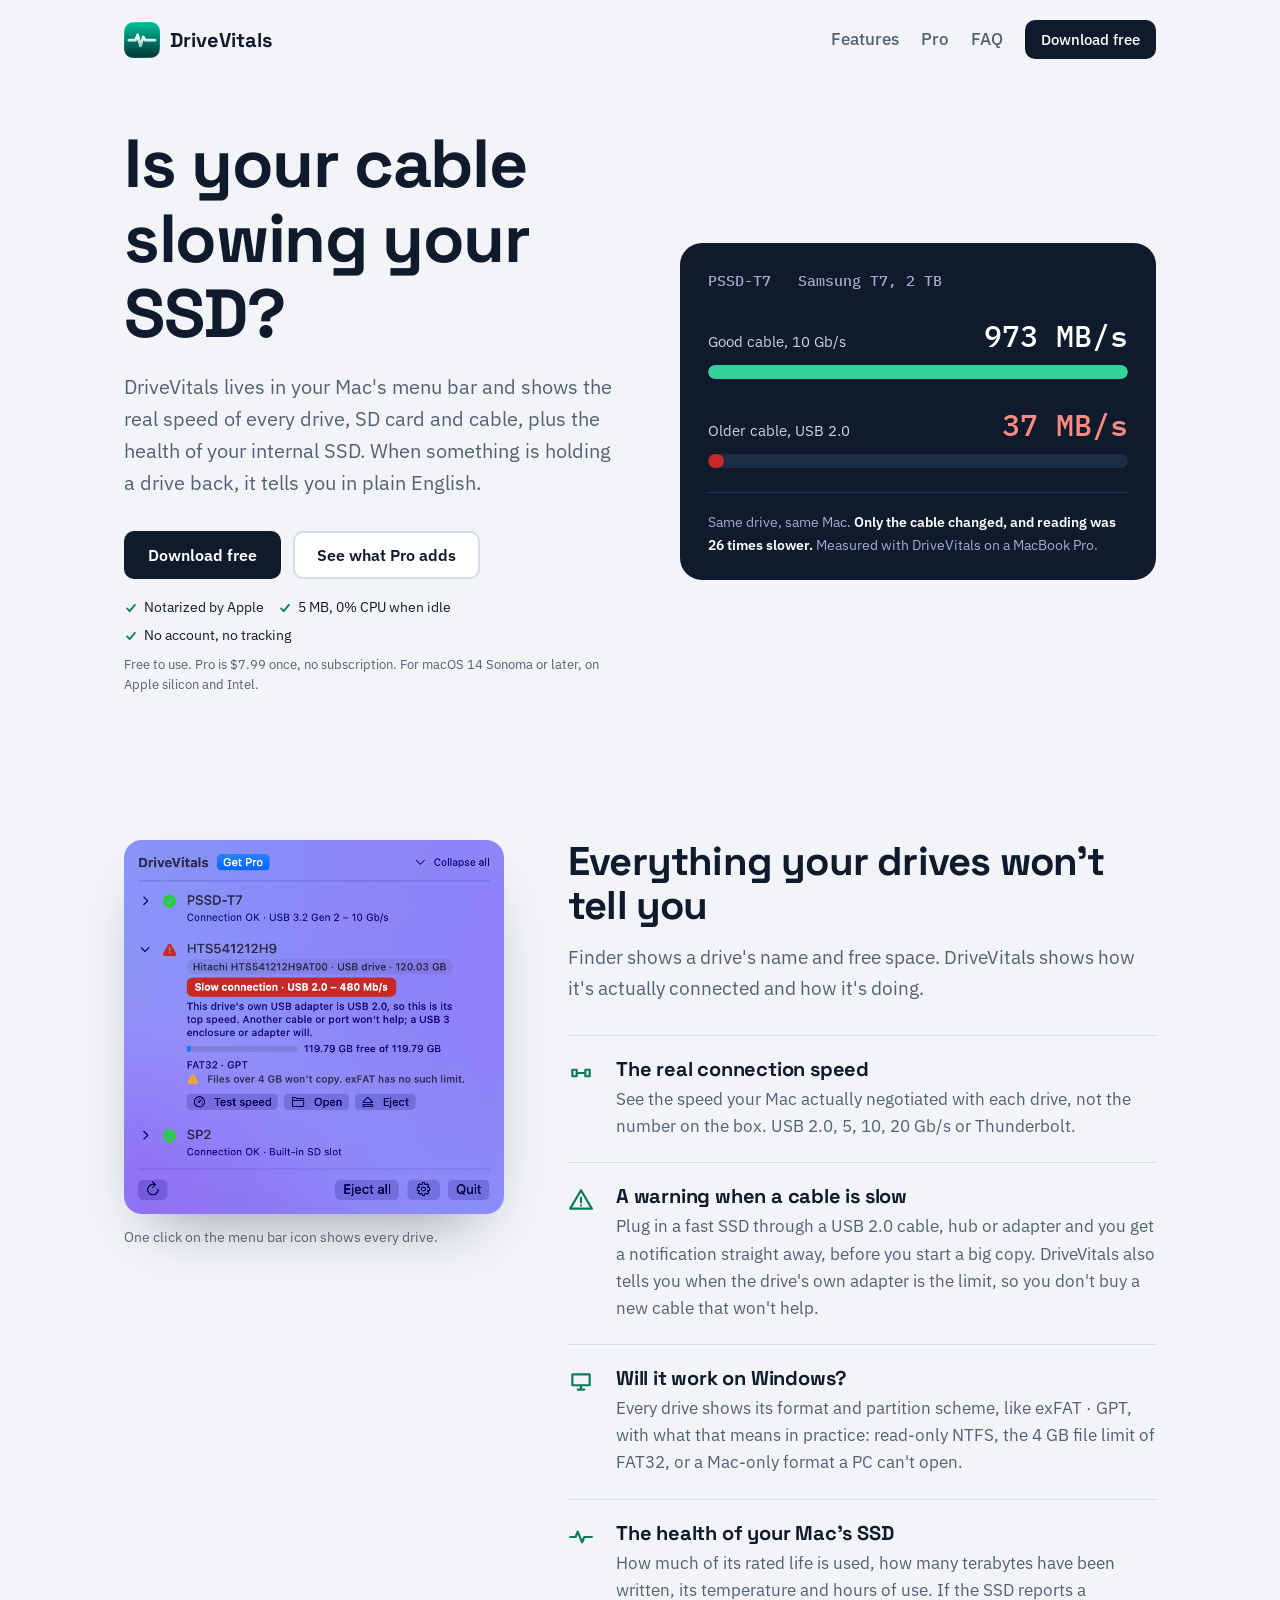
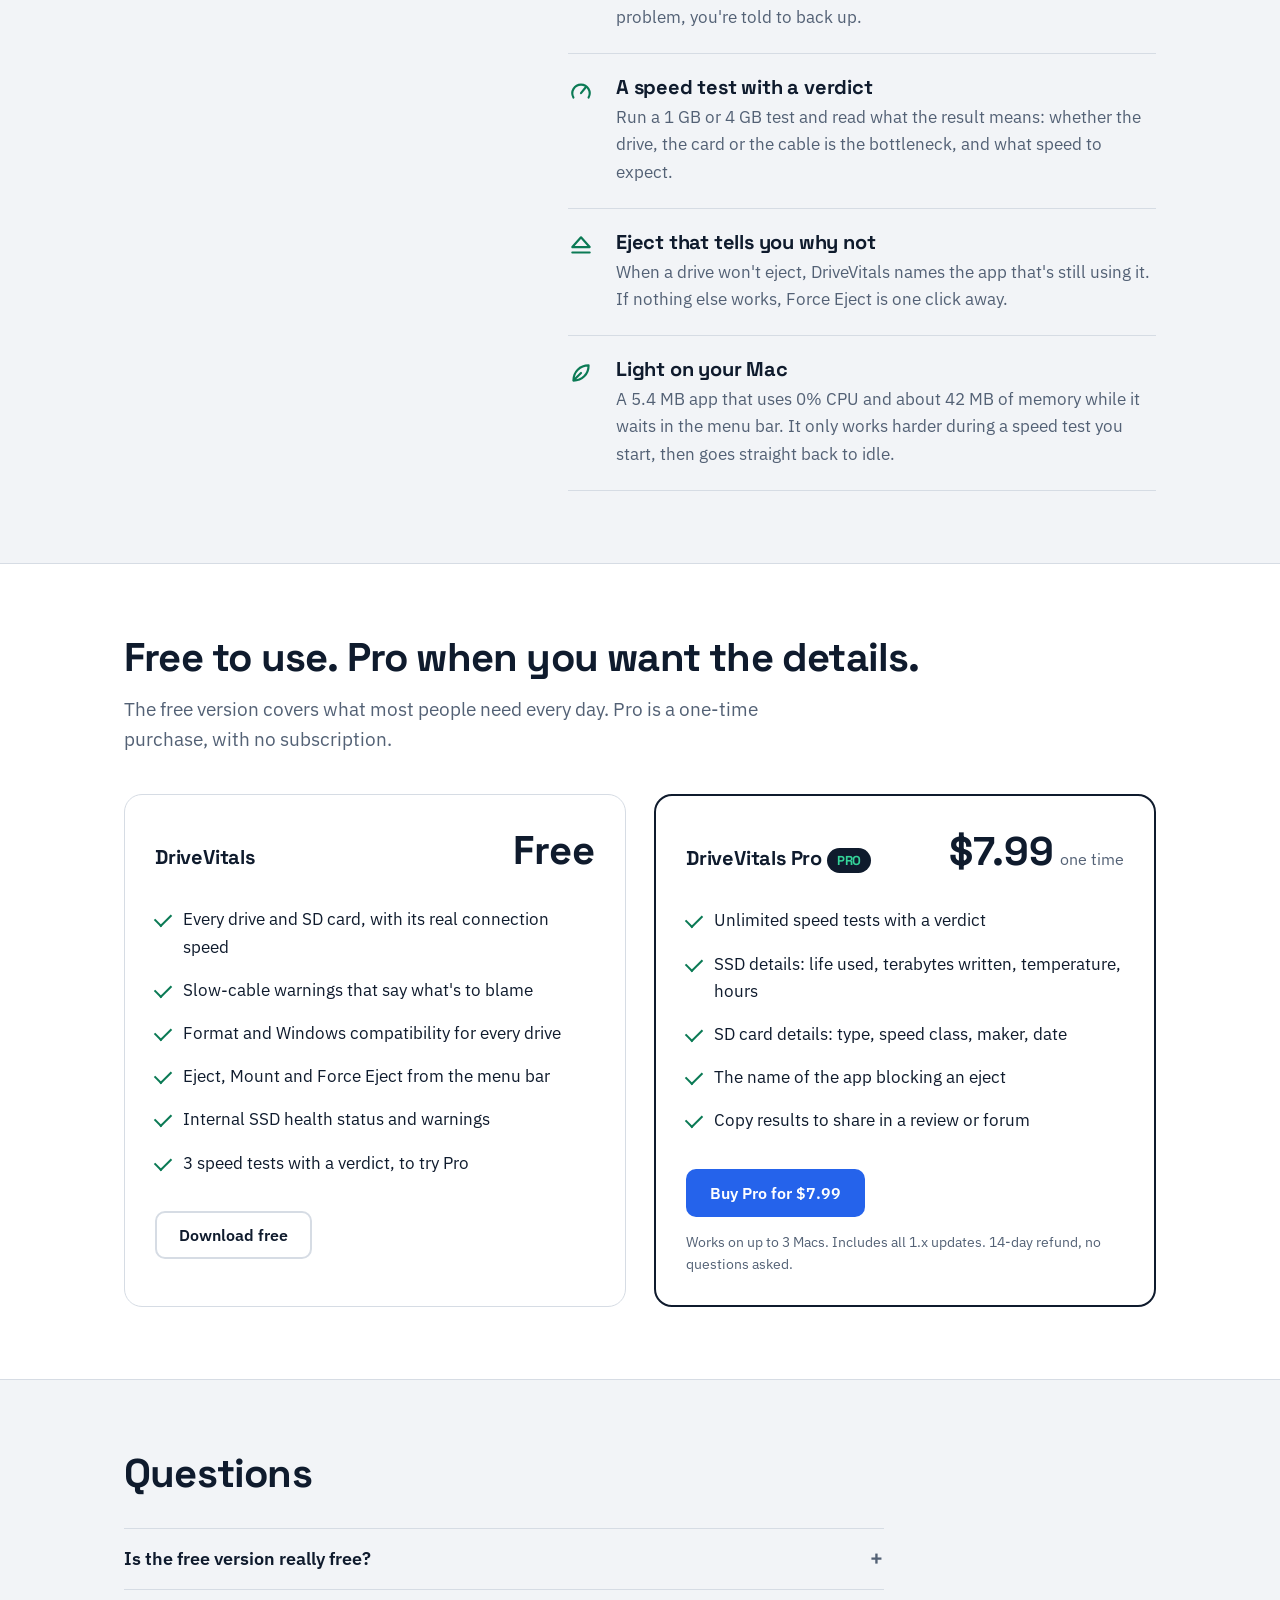
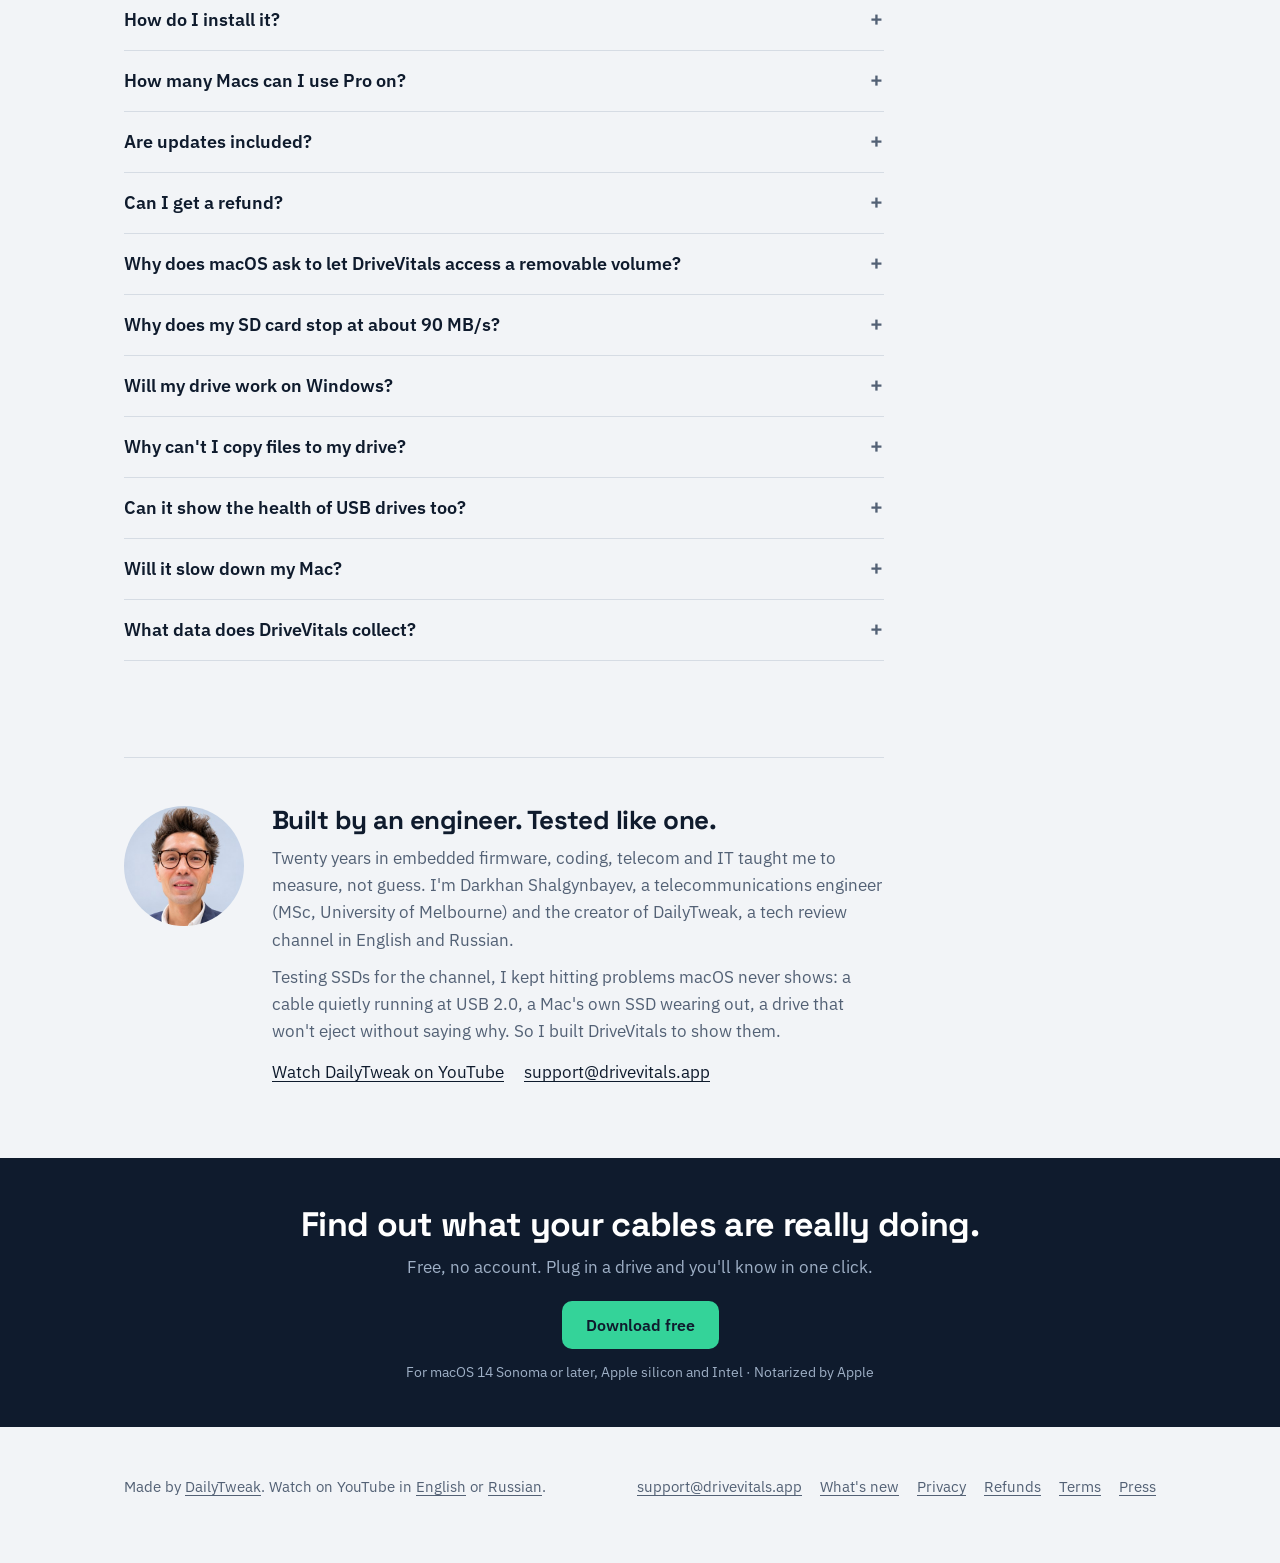
==== index.html @ f0edf729 "Terms page, Intel support, maker section, SEO, 404, press v1.2" ====
<!DOCTYPE html>
<html lang="en">
<head>
<meta charset="utf-8">
<meta name="viewport" content="width=device-width, initial-scale=1">
<title>Is your cable slowing your SSD? DriveVitals for Mac</title>
<link rel="canonical" href="https://drivevitals.app/">
<meta name="description" content="DriveVitals lives in your Mac's menu bar and shows the real speed of every drive, SD card and cable, plus the health of your internal SSD. Free, with an optional one-time Pro upgrade.">
<meta property="og:type" content="website">
<meta property="og:site_name" content="DriveVitals">
<meta property="og:title" content="DriveVitals: is your cable slowing your SSD?">
<meta property="og:description" content="The real speed, format and health of every drive on your Mac, in plain English. Free.">
<meta property="og:image" content="https://drivevitals.app/assets/og-card.png">
<meta property="og:image:width" content="1200">
<meta property="og:image:height" content="630">
<meta property="og:url" content="https://drivevitals.app/">
<meta name="twitter:card" content="summary_large_image">
<link rel="icon" href="assets/favicon.png?v=2">
<link rel="apple-touch-icon" href="assets/apple-touch-icon.png?v=2">
<link rel="preload" href="fonts/space-grotesk-latin-700-normal.woff2" as="font" type="font/woff2" crossorigin>
<link rel="stylesheet" href="style.css">
<script type="application/ld+json">{"@context": "https://schema.org", "@type": "SoftwareApplication", "name": "DriveVitals", "applicationCategory": "UtilitiesApplication", "operatingSystem": "macOS 14 or later", "url": "https://drivevitals.app/", "downloadUrl": "https://github.com/procuthq/drivevitals/releases/latest/download/DriveVitals.dmg", "image": "https://drivevitals.app/assets/icon.png", "description": "Menu bar app that shows the real speed of every drive, SD card and cable, plus the health of your Mac's internal SSD.", "offers": [{"@type": "Offer", "name": "DriveVitals", "price": "0", "priceCurrency": "USD"}, {"@type": "Offer", "name": "DriveVitals Pro", "price": "7.99", "priceCurrency": "USD"}], "publisher": {"@type": "Organization", "name": "DailyTweak", "url": "https://dailytweak.com/"}}</script>
</head>
<body>

<header class="site-header">
  <div class="wrap">
    <a class="brand" href="/"><img src="assets/icon.png" alt="">DriveVitals</a>
    <nav>
      <a href="#features">Features</a>
      <a href="#pricing">Pro</a>
      <a href="#faq">FAQ</a>
      <!-- Goes live after Apple notarization (step 4) -->
      <a class="btn btn-primary btn-small" href="https://github.com/procuthq/drivevitals/releases/latest/download/DriveVitals.dmg" data-goatcounter-click="download-header">Download free</a>
    </nav>
  </div>
</header>

<main>
  <section class="hero">
    <div class="wrap">
      <div>
        <h1>Is your cable slowing your SSD?</h1>
        <p class="lede">DriveVitals lives in your Mac's menu bar and shows the real speed of every drive, SD card and cable, plus the health of your internal SSD. When something is holding a drive back, it tells you in plain English.</p>
        <div class="actions">
          <a class="btn btn-primary" href="https://github.com/procuthq/drivevitals/releases/latest/download/DriveVitals.dmg" data-goatcounter-click="download-hero">Download free</a>
          <a class="btn btn-quiet" href="#pricing">See what Pro adds</a>
        </div>
        <ul class="trust"><li><svg viewBox="0 0 16 16" aria-hidden="true"><path d="M3.5 8.5l3 3 6-7"/></svg>Notarized by Apple</li><li><svg viewBox="0 0 16 16" aria-hidden="true"><path d="M3.5 8.5l3 3 6-7"/></svg>5 MB, 0% CPU when idle</li><li><svg viewBox="0 0 16 16" aria-hidden="true"><path d="M3.5 8.5l3 3 6-7"/></svg>No account, no tracking</li></ul>
        <p class="fine">Free to use. Pro is $7.99 once, no subscription. For macOS 14 Sonoma or later, on Apple silicon and Intel.</p>
      </div>

      <figure class="readout" aria-label="Read speed of the same Samsung T7 SSD on two different cables: 973 MB/s on a 10 Gb/s cable, 37 MB/s on a USB 2.0 cable">
        <div class="readout-drive">PSSD-T7 &nbsp; Samsung T7, 2 TB</div>
        <div class="readout-row">
          <div class="readout-label"><span>Good cable, 10 Gb/s</span><strong>973 MB/s</strong></div>
          <div class="bar"><i style="--w:100%"></i></div>
        </div>
        <div class="readout-row slow">
          <div class="readout-label"><span>Older cable, USB 2.0</span><strong>37 MB/s</strong></div>
          <div class="bar"><i style="--w:3.8%"></i></div>
        </div>
        <figcaption class="readout-note">Same drive, same Mac. <b>Only the cable changed, and reading was 26 times slower.</b> Measured with DriveVitals on a MacBook Pro.</figcaption>
      </figure>
    </div>
  </section>

  <section class="shows" id="features">
    <div class="wrap">
      <figure>
        <div class="shot"><img src="assets/app-popup.png" alt="The DriveVitals window in the Mac menu bar: a Samsung T7 connected at 10 Gb/s, an old Hitachi drive flagged as a slow USB 2.0 connection with the reason and a FAT32 format warning, and an SD card in the built-in slot" width="752" height="740"></div>
        <figcaption class="shot-caption">One click on the menu bar icon shows every drive.</figcaption>
      </figure>
      <div>
        <h2>Everything your drives won't tell you</h2>
        <p class="section-intro">Finder shows a drive's name and free space. DriveVitals shows how it's actually connected and how it's doing.</p>
        <ul class="feature-list">
          <li>
            <svg viewBox="0 0 24 24" fill="none" stroke="currentColor" stroke-width="2" stroke-linecap="round" stroke-linejoin="round" aria-hidden="true"><path d="M4 9h4v6H4zM8 12h8M16 9h4v6h-4z"/></svg>
            <div><h3>The real connection speed</h3><p>See the speed your Mac actually negotiated with each drive, not the number on the box. USB 2.0, 5, 10, 20 Gb/s or Thunderbolt.</p></div>
          </li>
          <li>
            <svg viewBox="0 0 24 24" fill="none" stroke="currentColor" stroke-width="2" stroke-linecap="round" stroke-linejoin="round" aria-hidden="true"><path d="M12 3 2 20h20L12 3zM12 10v4M12 17h.01"/></svg>
            <div><h3>A warning when a cable is slow</h3><p>Plug in a fast SSD through a USB 2.0 cable, hub or adapter and you get a notification straight away, before you start a big copy. DriveVitals also tells you when the drive's own adapter is the limit, so you don't buy a new cable that won't help.</p></div>
          </li>
          <li>
            <svg viewBox="0 0 24 24" fill="none" stroke="currentColor" stroke-width="2" stroke-linecap="round" stroke-linejoin="round" aria-hidden="true"><path d="M4 5h16v10H4zM9 19h6M12 15v4"/></svg>
            <div><h3>Will it work on Windows?</h3><p>Every drive shows its format and partition scheme, like exFAT · GPT, with what that means in practice: read-only NTFS, the 4 GB file limit of FAT32, or a Mac-only format a PC can't open.</p></div>
          </li>
          <li>
            <svg viewBox="0 0 24 24" fill="none" stroke="currentColor" stroke-width="2" stroke-linecap="round" stroke-linejoin="round" aria-hidden="true"><path d="M2 12h5l2-5 4 10 2-5h7"/></svg>
            <div><h3>The health of your Mac's SSD</h3><p>How much of its rated life is used, how many terabytes have been written, its temperature and hours of use. If the SSD reports a problem, you're told to back up.</p></div>
          </li>
          <li>
            <svg viewBox="0 0 24 24" fill="none" stroke="currentColor" stroke-width="2" stroke-linecap="round" stroke-linejoin="round" aria-hidden="true"><path d="M5 18a8 8 0 1 1 14 0M12 14l4-5"/></svg>
            <div><h3>A speed test with a verdict</h3><p>Run a 1 GB or 4 GB test and read what the result means: whether the drive, the card or the cable is the bottleneck, and what speed to expect.</p></div>
          </li>
          <li>
            <svg viewBox="0 0 24 24" fill="none" stroke="currentColor" stroke-width="2" stroke-linecap="round" stroke-linejoin="round" aria-hidden="true"><path d="M12 4 4 13h16L12 4zM4 18h16"/></svg>
            <div><h3>Eject that tells you why not</h3><p>When a drive won't eject, DriveVitals names the app that's still using it. If nothing else works, Force Eject is one click away.</p></div>
          </li>
          <li>
            <svg viewBox="0 0 24 24" fill="none" stroke="currentColor" stroke-width="2" stroke-linecap="round" stroke-linejoin="round" aria-hidden="true"><path d="M5 19c0-8 6-14 14-14 0 8-6 14-14 14zM5 19l7-7"/></svg>
            <div><h3>Light on your Mac</h3><p>A 5.4 MB app that uses 0% CPU and about 42 MB of memory while it waits in the menu bar. It only works harder during a speed test you start, then goes straight back to idle.</p></div>
          </li>
        </ul>
      </div>
    </div>
  </section>

  <!-- Launch video goes here once it's published:
  <section class="video"><div class="wrap">
    <h2>See it in action</h2>
    <iframe ... YouTube embed ...></iframe>
  </div></section> -->

  <section class="pricing" id="pricing">
    <div class="wrap">
      <h2>Free to use. Pro when you want the details.</h2>
      <p class="section-intro">The free version covers what most people need every day. Pro is a one-time purchase, with no subscription.</p>
      <div class="plans">
        <div class="plan">
          <div class="plan-head"><h3>DriveVitals</h3><span class="price">Free</span></div>
          <ul>
            <li>Every drive and SD card, with its real connection speed</li>
            <li>Slow-cable warnings that say what's to blame</li>
            <li>Format and Windows compatibility for every drive</li>
            <li>Eject, Mount and Force Eject from the menu bar</li>
            <li>Internal SSD health status and warnings</li>
            <li>3 speed tests with a verdict, to try Pro</li>
          </ul>
          <a class="btn btn-quiet" href="https://github.com/procuthq/drivevitals/releases/latest/download/DriveVitals.dmg" data-goatcounter-click="download-pricing">Download free</a>
        </div>
        <div class="plan pro">
          <div class="plan-head"><h3>DriveVitals Pro <span class="pro-badge">PRO</span></h3><span class="price">$7.99<small>one time</small></span></div>
          <ul>
            <li>Unlimited speed tests with a verdict</li>
            <li>SSD details: life used, terabytes written, temperature, hours</li>
            <li>SD card details: type, speed class, maker, date</li>
            <li>The name of the app blocking an eject</li>
            <li>Copy results to share in a review or forum</li>
          </ul>
          <a class="btn btn-buy" href="https://buy.polar.sh/polar_cl_IupvjhEKt2PFS5OfXshZ1RlwmByrwGJQgIfYF3t45F7" data-goatcounter-click="buy-pro">Buy Pro for $7.99</a>
          <p class="terms">Works on up to 3 Macs. Includes all 1.x updates. 14-day refund, no questions asked.</p>
        </div>
      </div>
    </div>
  </section>

  <section class="faq" id="faq">
    <div class="wrap">
      <h2>Questions</h2>
      <div class="faq-list">
        <details>
          <summary>Is the free version really free?</summary>
          <p>Yes, with no time limit and no account. You get every drive's connection speed, slow-cable warnings, eject and mount, and internal SSD health warnings for as long as you use it. Three speed tests with a verdict are included so you can try Pro.</p>
        </details>
        <details>
          <summary>How do I install it?</summary>
          <p>Open DriveVitals.dmg, drag DriveVitals into Applications, then open it. Its icon appears in the menu bar at the top of the screen. You can make it start when you log in from Settings.</p>
        </details>
        <details>
          <summary>How many Macs can I use Pro on?</summary>
          <p>Up to 3. Moving to a new Mac? Open Settings, then License, and click Remove license from this Mac before activating it on the new one. You can also manage your Macs from the link in your purchase email.</p>
        </details>
        <details>
          <summary>Are updates included?</summary>
          <p>Yes. DriveVitals checks for updates and installs them for you, and every 1.x update is included with Pro.</p>
        </details>
        <details>
          <summary>Can I get a refund?</summary>
          <p>Yes, within 14 days of buying, for any reason. Email <a href="mailto:support@drivevitals.app">support@drivevitals.app</a> with your order email. <a href="refunds.html">Refund policy</a></p>
        </details>
        <details>
          <summary>Why does macOS ask to let DriveVitals access a removable volume?</summary>
          <p>macOS asks once, the first time DriveVitals writes a test file to a USB drive or SD card. Click Allow and the test continues by itself. Viewing speeds and health doesn't need this permission.</p>
        </details>
        <details>
          <summary>Why does my SD card stop at about 90 MB/s?</summary>
          <p>That's the normal limit of UHS-I cards and most card readers, including the SD slot in many Macs. Cards rated higher usually need the maker's own reader. DriveVitals explains this in the verdict, so you know the card isn't faulty.</p>
        </details>
        <details>
          <summary>Will my drive work on Windows?</summary>
          <p>DriveVitals shows each drive's format under its name. exFAT works on Mac and Windows. FAT32 works almost everywhere but can't hold files over 4 GB. APFS and Mac OS Extended are Mac-only, and Windows can't read them without extra software. To share a drive between a Mac and a PC, use exFAT. Reformatting erases the drive, so copy your files off first.</p>
        </details>
        <details>
          <summary>Why can't I copy files to my drive?</summary>
          <p>It's most likely formatted as NTFS, the Windows format. macOS can read NTFS but can't write to it. DriveVitals marks these drives as read-only. To write to it, reformat it as exFAT (this erases it) or install an NTFS driver. DriveVitals shows How to fix under the warning. <a href="ntfs.html">Both options explained</a></p>
        </details>
        <details>
          <summary>Can it show the health of USB drives too?</summary>
          <p>Not yet. Most USB enclosures don't pass health data through to macOS, so DriveVitals shows health for your Mac's internal SSD and speed for everything else.</p>
        </details>
        <details>
          <summary>Will it slow down my Mac?</summary>
          <p>No. DriveVitals is a 5.4 MB app. Waiting in the menu bar, it uses 0% CPU and about 42 MB of memory, with no measurable energy impact. It only works harder during a speed test you start: a few seconds at under a third of one CPU core, then it goes straight back to idle. Measured on a MacBook Pro with M1 Pro, macOS 15.</p>
        </details>
        <details>
          <summary>What data does DriveVitals collect?</summary>
          <p>None. Speed tests and drive details never leave your Mac. The app only goes online to check for updates and, if you buy Pro, to verify your license. <a href="privacy.html">Privacy policy</a></p>
        </details>
      </div>
    </div>
  </section>

  <section class="maker" id="maker">
    <div class="wrap">
      <div class="maker-card">
        <img src="assets/darkhan.jpg" alt="Darkhan, the maker of DriveVitals" width="120" height="120">
        <div>
          <h2>Built by an engineer. Tested like one.</h2>
          <p>Twenty years in embedded firmware, coding, telecom and IT taught me to measure, not guess. I'm Darkhan Shalgynbayev, a telecommunications engineer (MSc, University of Melbourne) and the creator of DailyTweak, a tech review channel in English and Russian.</p>
          <p>Testing SSDs for the channel, I kept hitting problems macOS never shows: a cable quietly running at USB 2.0, a Mac's own SSD wearing out, a drive that won't eject without saying why. So I built DriveVitals to show them.</p>
          <p class="links"><a href="https://www.youtube.com/@DailyTweak">Watch DailyTweak on YouTube</a><a href="mailto:support@drivevitals.app">support@drivevitals.app</a></p>
        </div>
      </div>
    </div>
  </section>

  <section class="closing">
    <div class="wrap">
      <h2>Find out what your cables are really doing.</h2>
      <p>Free, no account. Plug in a drive and you'll know in one click.</p>
      <div class="actions">
        <a class="btn btn-light" href="https://github.com/procuthq/drivevitals/releases/latest/download/DriveVitals.dmg" data-goatcounter-click="download-closing">Download free</a>
      </div>
      <p class="fine">For macOS 14 Sonoma or later, Apple silicon and Intel · Notarized by Apple</p>
    </div>
  </section>
</main>

<footer class="site-footer">
  <div class="wrap">
    <p>Made by <a href="https://dailytweak.com">DailyTweak</a>. Watch on YouTube in <a href="https://www.youtube.com/@DailyTweak">English</a> or <a href="https://www.youtube.com/@DailyTweakRus">Russian</a>.</p>
    <nav>
      <a href="mailto:support@drivevitals.app">support@drivevitals.app</a>
      <a href="changelog.html">What's new</a>
      <a href="privacy.html">Privacy</a>
      <a href="refunds.html">Refunds</a>
      <a href="terms.html">Terms</a>
      <a href="press.html">Press</a>
    </nav>
  </div>
</footer>

<!-- Privacy-friendly visit counts: no cookies, no personal data -->
<script data-goatcounter="https://drivevitals.goatcounter.com/count" async src="//gc.zgo.at/count.js"></script>
</body>
</html>
---- style.css ----
/* Fonts are hosted on this site (no Google requests): Space Grotesk + IBM Plex, SIL Open Font License */
@font-face { font-family: "Space Grotesk"; src: url(fonts/space-grotesk-latin-500-normal.woff2) format("woff2"); font-weight: 500; font-style: normal; font-display: swap; unicode-range: U+0000-00FF, U+0131, U+0152-0153, U+02BB-02BC, U+02C6, U+02DA, U+02DC, U+0304, U+0308, U+0329, U+2000-206F, U+20AC, U+2122, U+2191, U+2193, U+2212, U+2215, U+FEFF, U+FFFD; }
@font-face { font-family: "Space Grotesk"; src: url(fonts/space-grotesk-latin-700-normal.woff2) format("woff2"); font-weight: 700; font-style: normal; font-display: swap; unicode-range: U+0000-00FF, U+0131, U+0152-0153, U+02BB-02BC, U+02C6, U+02DA, U+02DC, U+0304, U+0308, U+0329, U+2000-206F, U+20AC, U+2122, U+2191, U+2193, U+2212, U+2215, U+FEFF, U+FFFD; }
@font-face { font-family: "IBM Plex Sans"; src: url(fonts/ibm-plex-sans-latin-400-normal.woff2) format("woff2"); font-weight: 400; font-style: normal; font-display: swap; unicode-range: U+0000-00FF, U+0131, U+0152-0153, U+02BB-02BC, U+02C6, U+02DA, U+02DC, U+0304, U+0308, U+0329, U+2000-206F, U+20AC, U+2122, U+2191, U+2193, U+2212, U+2215, U+FEFF, U+FFFD; }
@font-face { font-family: "IBM Plex Sans"; src: url(fonts/ibm-plex-sans-cyrillic-400-normal.woff2) format("woff2"); font-weight: 400; font-style: normal; font-display: swap; unicode-range: U+0301, U+0400-045F, U+0490-0491, U+04B0-04B1, U+2116; }
@font-face { font-family: "IBM Plex Sans"; src: url(fonts/ibm-plex-sans-latin-500-normal.woff2) format("woff2"); font-weight: 500; font-style: normal; font-display: swap; unicode-range: U+0000-00FF, U+0131, U+0152-0153, U+02BB-02BC, U+02C6, U+02DA, U+02DC, U+0304, U+0308, U+0329, U+2000-206F, U+20AC, U+2122, U+2191, U+2193, U+2212, U+2215, U+FEFF, U+FFFD; }
@font-face { font-family: "IBM Plex Sans"; src: url(fonts/ibm-plex-sans-cyrillic-500-normal.woff2) format("woff2"); font-weight: 500; font-style: normal; font-display: swap; unicode-range: U+0301, U+0400-045F, U+0490-0491, U+04B0-04B1, U+2116; }
@font-face { font-family: "IBM Plex Sans"; src: url(fonts/ibm-plex-sans-latin-600-normal.woff2) format("woff2"); font-weight: 600; font-style: normal; font-display: swap; unicode-range: U+0000-00FF, U+0131, U+0152-0153, U+02BB-02BC, U+02C6, U+02DA, U+02DC, U+0304, U+0308, U+0329, U+2000-206F, U+20AC, U+2122, U+2191, U+2193, U+2212, U+2215, U+FEFF, U+FFFD; }
@font-face { font-family: "IBM Plex Sans"; src: url(fonts/ibm-plex-sans-cyrillic-600-normal.woff2) format("woff2"); font-weight: 600; font-style: normal; font-display: swap; unicode-range: U+0301, U+0400-045F, U+0490-0491, U+04B0-04B1, U+2116; }
@font-face { font-family: "IBM Plex Mono"; src: url(fonts/ibm-plex-mono-latin-500-normal.woff2) format("woff2"); font-weight: 500; font-style: normal; font-display: swap; unicode-range: U+0000-00FF, U+0131, U+0152-0153, U+02BB-02BC, U+02C6, U+02DA, U+02DC, U+0304, U+0308, U+0329, U+2000-206F, U+20AC, U+2122, U+2191, U+2193, U+2212, U+2215, U+FEFF, U+FFFD; }
@font-face { font-family: "IBM Plex Mono"; src: url(fonts/ibm-plex-mono-cyrillic-500-normal.woff2) format("woff2"); font-weight: 500; font-style: normal; font-display: swap; unicode-range: U+0301, U+0400-045F, U+0490-0491, U+04B0-04B1, U+2116; }

/* DriveVitals site — brand: navy ink, pulse green, deep red for "slow". Fonts = DailyTweak brand. */
:root {
  --paper: #F2F4F7;
  --surface: #FFFFFF;
  --ink: #0F1B2D;
  --muted: #536175;
  --line: #D6DCE4;
  --navy: #0F1B2D;
  --navy-2: #1E3A5F;
  --pulse: #34D399;        /* only on navy */
  --pulse-ink: #0B7A55;    /* green text on light backgrounds */
  --slow: #C62828;
  --blue: #2563EB;
  --display: "Space Grotesk", system-ui, sans-serif;
  --body: "IBM Plex Sans", system-ui, sans-serif;
  --mono: "IBM Plex Mono", ui-monospace, monospace;
  --wrap: 1080px;
}

* { box-sizing: border-box; }
html { scroll-behavior: smooth; }
body {
  margin: 0;
  background: var(--paper);
  color: var(--ink);
  font: 400 17px/1.6 var(--body);
  -webkit-font-smoothing: antialiased;
}
img { max-width: 100%; height: auto; display: block; }
a { color: var(--ink); text-underline-offset: 3px; }
a:hover { color: var(--blue); }
:focus-visible { outline: 3px solid var(--blue); outline-offset: 3px; border-radius: 4px; }

.wrap { max-width: var(--wrap); margin: 0 auto; padding: 0 24px; }

h1, h2, h3 { font-family: var(--display); font-weight: 700; line-height: 1.1; margin: 0; letter-spacing: -0.02em; }
h1 { font-size: clamp(40px, 6vw, 68px); }
h2 { font-size: clamp(28px, 3.6vw, 40px); }
h3 { font-size: 20px; letter-spacing: -0.01em; }
p { margin: 0; }
figure { margin: 0; }

/* Header */
.site-header { padding: 20px 0; }
.site-header .wrap { display: flex; align-items: center; gap: 24px; }
.brand { display: flex; align-items: center; gap: 10px; text-decoration: none; font: 700 20px var(--display); }
.brand img { width: 36px; height: 36px; }
.site-header nav { margin-left: auto; display: flex; gap: 22px; align-items: center; }
.site-header nav a { text-decoration: none; color: var(--muted); font-weight: 500; }
.site-header nav a:hover { color: var(--ink); }
.site-header nav a.btn-primary, .site-header nav a.btn-primary:hover { color: #fff; }

/* Buttons */
.btn {
  display: inline-flex; align-items: center; justify-content: center; gap: 8px;
  padding: 12px 22px; border-radius: 10px;
  font: 600 16px var(--body); text-decoration: none; border: 2px solid transparent;
}
.btn-primary { background: var(--navy); color: #fff; }
.btn-primary:hover { background: var(--navy-2); color: #fff; }
.btn-buy { background: var(--blue); color: #fff; }
.btn-buy:hover { background: #1D4ED8; color: #fff; }
.btn-quiet { border-color: var(--line); color: var(--ink); background: var(--surface); }
.btn-small { padding: 8px 14px; font-size: 15px; }

/* Hero */
.hero { padding: 48px 0 72px; }
.hero .wrap { display: grid; grid-template-columns: 1.05fr 1fr; gap: 56px; align-items: center; }
.hero .lede { font-size: 20px; color: var(--muted); margin-top: 20px; max-width: 30em; }
.hero .actions { display: flex; gap: 12px; margin-top: 32px; flex-wrap: wrap; }
.hero .fine { margin-top: 14px; font-size: 14px; color: var(--muted); }

/* The readout: the one memorable element */
.readout {
  background: var(--navy); color: #E7EDF5; border-radius: 22px; padding: 28px 28px 24px;
}
.readout-drive { font: 500 15px var(--mono); color: #9FB0C6; }
.readout-row { margin-top: 26px; }
.readout-label { display: flex; justify-content: space-between; align-items: baseline; gap: 12px; }
.readout-label span { font-size: 15px; color: #C9D4E2; }
.readout-label strong { font: 500 30px var(--mono); color: #fff; white-space: nowrap; }
.readout-row.slow .readout-label strong { color: #FF8A80; }
.bar { height: 14px; background: #1B2C44; border-radius: 7px; margin-top: 10px; overflow: hidden; }
.bar i { display: block; height: 100%; border-radius: 7px; background: var(--pulse); width: var(--w); }
.readout-row.slow .bar i { background: var(--slow); }
.readout-note { margin-top: 24px; padding-top: 18px; border-top: 1px solid #22344F; font-size: 14px; color: #9FB0C6; }
.readout-note b { color: #fff; font-weight: 600; }

@media (prefers-reduced-motion: no-preference) {
  .bar i { animation: fill 1.6s cubic-bezier(.2,.7,.2,1) both .3s; }
  .readout-row.slow .bar i { animation-duration: 3.2s; animation-timing-function: linear; }
}
@keyframes fill { from { width: 0; } to { width: var(--w); } }

/* Sections */
section { padding: 72px 0; }
.section-intro { max-width: 34em; color: var(--muted); font-size: 19px; margin-top: 14px; }

/* What it shows */
.shows .wrap { display: grid; grid-template-columns: 380px 1fr; gap: 64px; align-items: start; }
.shot { border-radius: 18px; overflow: hidden; box-shadow: 0 30px 60px -30px rgba(15,27,45,.45); }
.shot-caption { font-size: 14px; color: var(--muted); margin-top: 12px; }
.feature-list { list-style: none; margin: 32px 0 0; padding: 0; }
.feature-list li { padding: 22px 0; border-top: 1px solid var(--line); display: grid; grid-template-columns: 34px 1fr; gap: 14px; }
.feature-list li:last-child { border-bottom: 1px solid var(--line); }
.feature-list svg { width: 26px; height: 26px; color: var(--pulse-ink); margin-top: 2px; }
.feature-list p { color: var(--muted); margin-top: 6px; }

/* Pricing */
.pricing { background: var(--surface); border-top: 1px solid var(--line); border-bottom: 1px solid var(--line); }
.plans { display: grid; grid-template-columns: 1fr 1fr; gap: 28px; margin-top: 40px; }
.plan { border: 1px solid var(--line); border-radius: 18px; padding: 30px; }
.plan.pro { border: 2px solid var(--navy); }
.plan-head { display: flex; align-items: baseline; justify-content: space-between; gap: 12px; }
.price { font: 700 40px var(--display); }
.price small { font: 400 16px var(--body); color: var(--muted); margin-left: 6px; }
.plan ul { list-style: none; margin: 22px 0 26px; padding: 0; }
.plan li { padding: 8px 0 8px 28px; position: relative; }
.plan li::before {
  content: ""; position: absolute; left: 0; top: 15px; width: 14px; height: 8px;
  border-left: 2.5px solid var(--pulse-ink); border-bottom: 2.5px solid var(--pulse-ink); transform: rotate(-45deg);
}
.plan .terms { font-size: 14px; color: var(--muted); margin-top: 14px; }
.pro-badge {
  display: inline-flex; align-items: center; gap: 5px; background: var(--navy); color: var(--pulse);
  font: 700 13px var(--display); padding: 4px 10px; border-radius: 999px;
}

/* FAQ */
.faq-list { margin-top: 32px; max-width: 760px; }
.faq-list details { border-top: 1px solid var(--line); padding: 18px 0; }
.faq-list details:last-child { border-bottom: 1px solid var(--line); }
.faq-list summary { cursor: pointer; font: 600 18px var(--body); list-style: none; display: flex; justify-content: space-between; gap: 16px; }
.faq-list summary::-webkit-details-marker { display: none; }
.faq-list summary::after { content: "+"; font: 400 24px/1 var(--display); color: var(--muted); }
.faq-list details[open] summary::after { content: "–"; }
.faq-list details p { color: var(--muted); margin-top: 12px; max-width: 42em; }

/* Maker */
.maker { padding: 24px 0 72px; }
.maker-card { display: grid; grid-template-columns: 120px 1fr; gap: 28px; align-items: start; max-width: 760px;
  border-top: 1px solid var(--line); padding-top: 48px; }
.maker-card img { width: 120px; height: 120px; border-radius: 50%; }
.maker-card h2 { font-size: 26px; }
.maker-card p { color: var(--muted); margin-top: 10px; max-width: 40em; }
.maker-card .links { margin-top: 14px; display: flex; flex-wrap: wrap; gap: 8px 20px; }
@media (max-width: 600px) { .maker-card { grid-template-columns: 1fr; } }

/* Footer */
.site-footer { padding: 48px 0 64px; color: var(--muted); font-size: 15px; }
.site-footer .wrap { display: flex; flex-wrap: wrap; gap: 24px 48px; justify-content: space-between; }
.site-footer nav { display: flex; flex-wrap: wrap; gap: 18px; }
.site-footer a { color: var(--muted); }

/* Simple text pages */
.page { padding: 40px 0 80px; }
.page .wrap { max-width: 760px; }
.page h1 { font-size: clamp(34px, 5vw, 52px); }
.page h2 { font-size: 24px; margin-top: 40px; }
.page p, .page li { color: #2E3B4E; margin-top: 14px; }
.page .meta { color: var(--muted); margin-top: 12px; }
.steps { padding-left: 1.3em; }
.steps li { padding-left: 6px; margin-top: 18px; }
kbd { font: 500 14px var(--mono); background: var(--surface); border: 1px solid var(--line); border-radius: 6px; padding: 1px 7px; }

@media (max-width: 860px) {
  .hero .wrap, .shows .wrap, .plans { grid-template-columns: 1fr; }
  .hero .wrap { gap: 40px; }
  .shows .wrap { gap: 40px; }
  .shot { max-width: 380px; }
  .site-header nav a:not(.btn) { display: none; }
  .readout { padding: 22px 20px; }
  .readout-label strong { font-size: 26px; }
}

/* Trust chips under the hero download button */
.trust { list-style: none; padding: 0; margin: 18px 0 0; display: flex; flex-wrap: wrap; gap: 8px 18px; font-size: 14px; color: var(--ink); }
.trust li { display: inline-flex; align-items: center; gap: 6px; }
.trust svg { width: 14px; height: 14px; fill: none; stroke: var(--pulse-ink); stroke-width: 2; stroke-linecap: round; stroke-linejoin: round; flex: none; }
.trust + .fine { margin-top: 8px; font-size: 13px; color: var(--muted); }

/* Screenshot stays in view while the feature list scrolls (desktop only) */
@media (min-width: 861px) { .shows figure { position: sticky; top: 24px; } }

/* Trust chips: keep each chip on one line */
.trust { gap: 6px 14px; font-size: 13.5px; }
.trust li { white-space: nowrap; }

/* Closing band: the last call to download */
.closing { background: var(--navy); color: #E7EDF5; text-align: center; padding: 48px 0 44px; }
.closing h2 { color: #fff; max-width: 22em; margin: 0 auto; text-wrap: balance; font-size: clamp(26px, 3vw, 34px); }
.closing p { color: #9FB0C6; margin-top: 10px; font-size: 17px; }
.closing .actions { margin-top: 20px; display: flex; justify-content: center; }
.closing .fine { font-size: 14px; margin-top: 12px; }
.btn-light { background: var(--pulse); color: var(--navy); }
.btn-light:hover { background: #6EE7B7; color: var(--navy); }
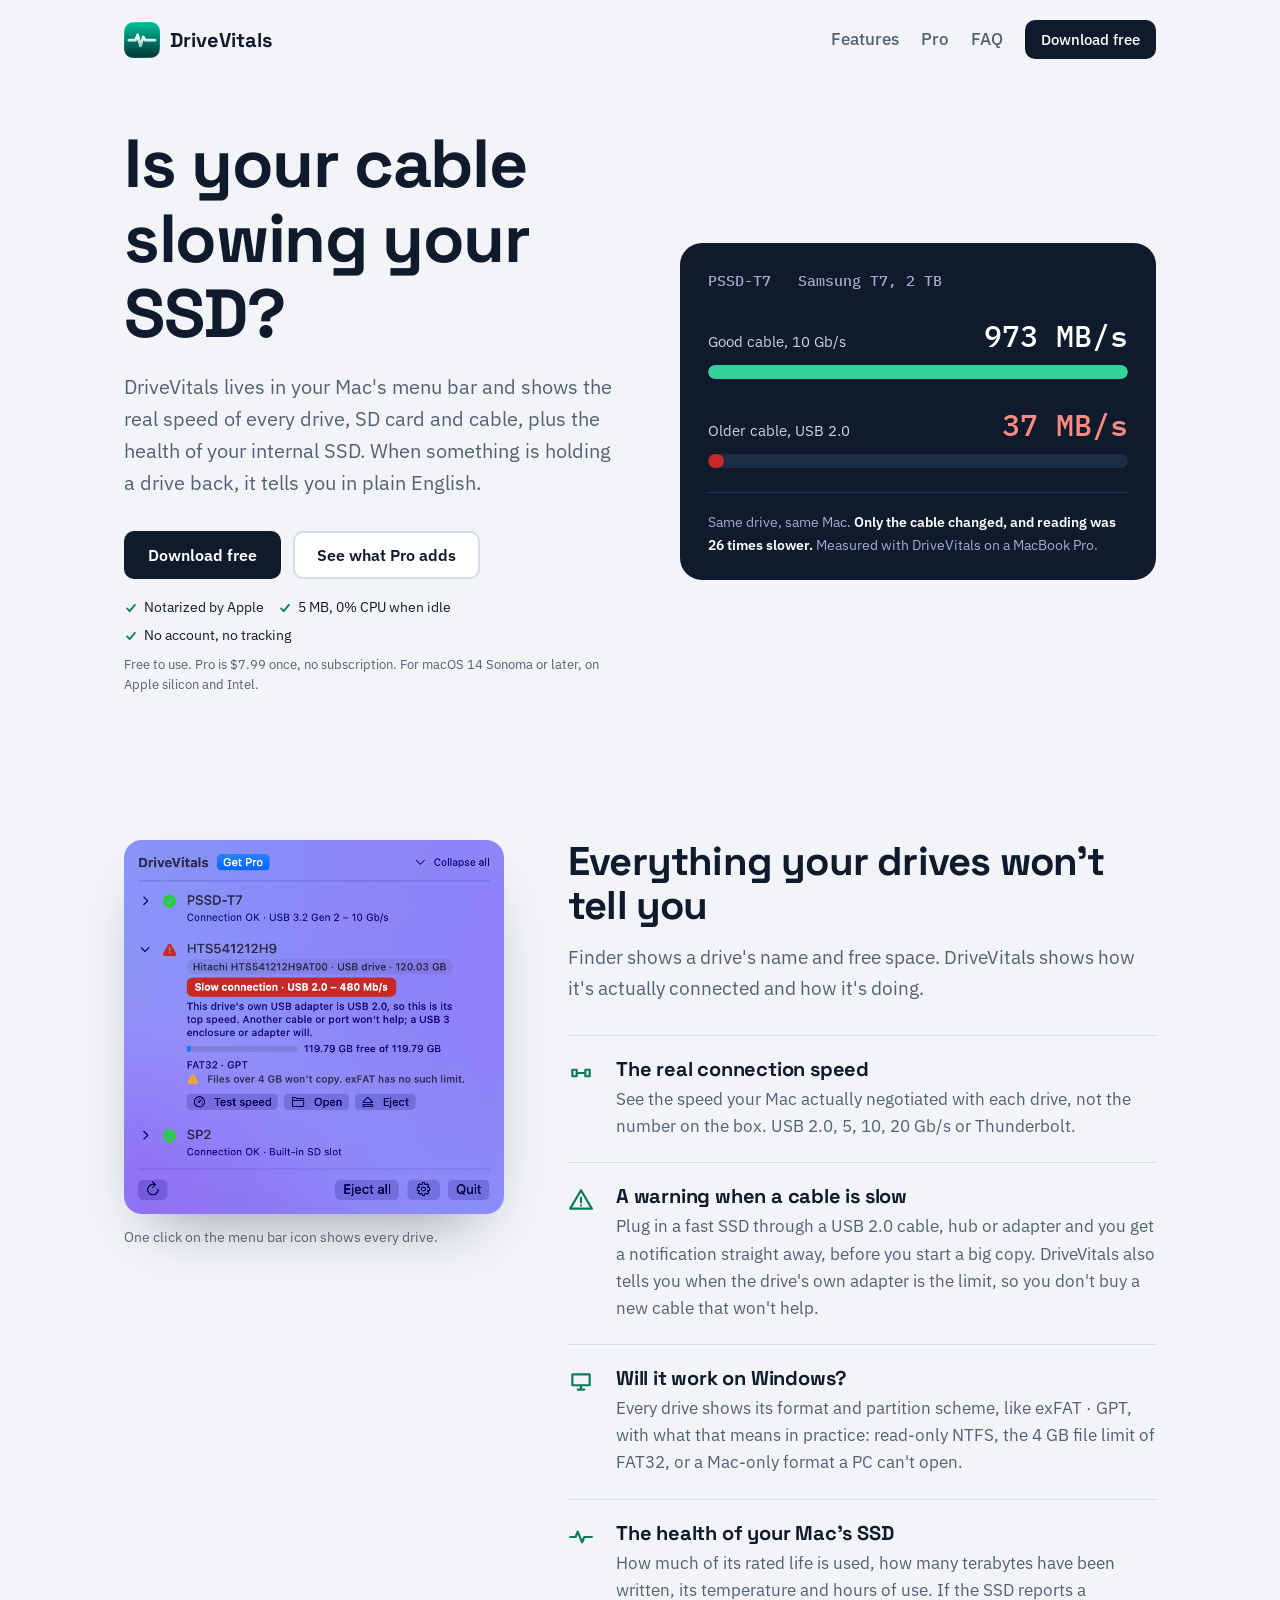
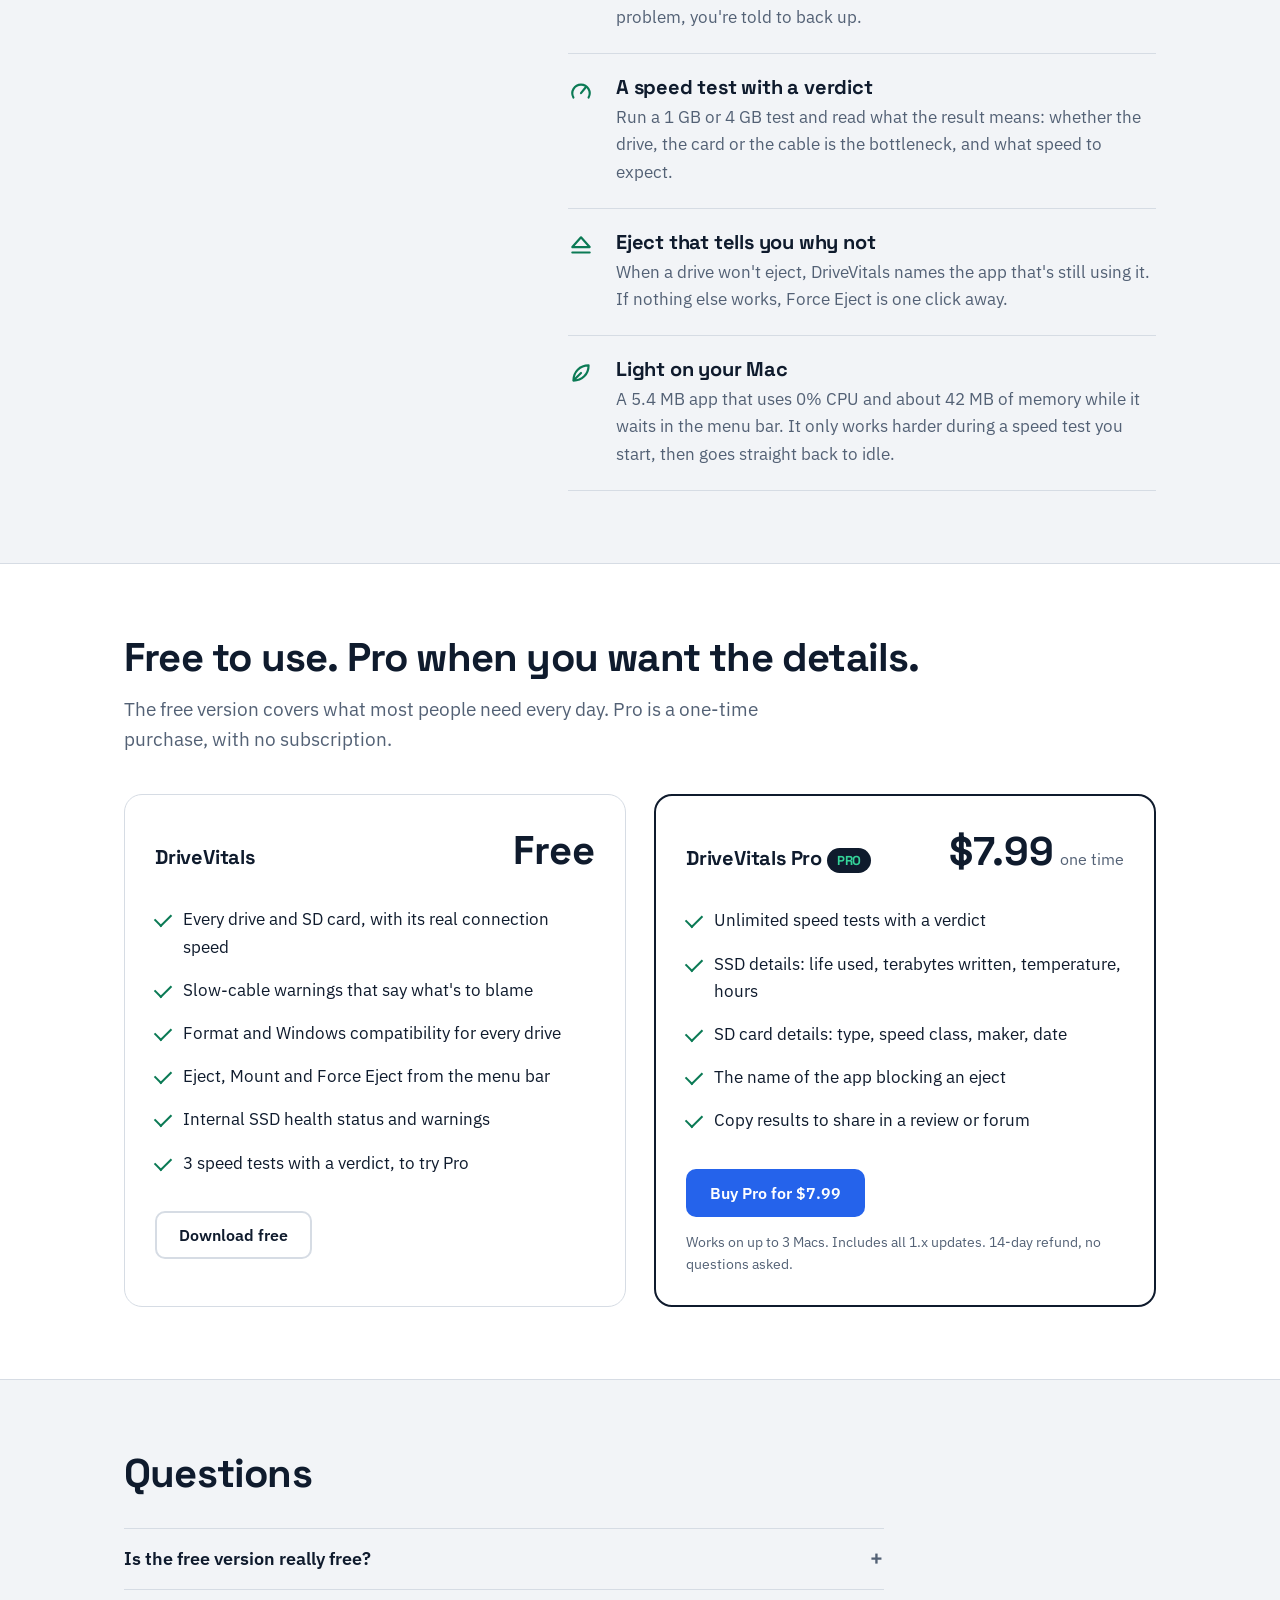
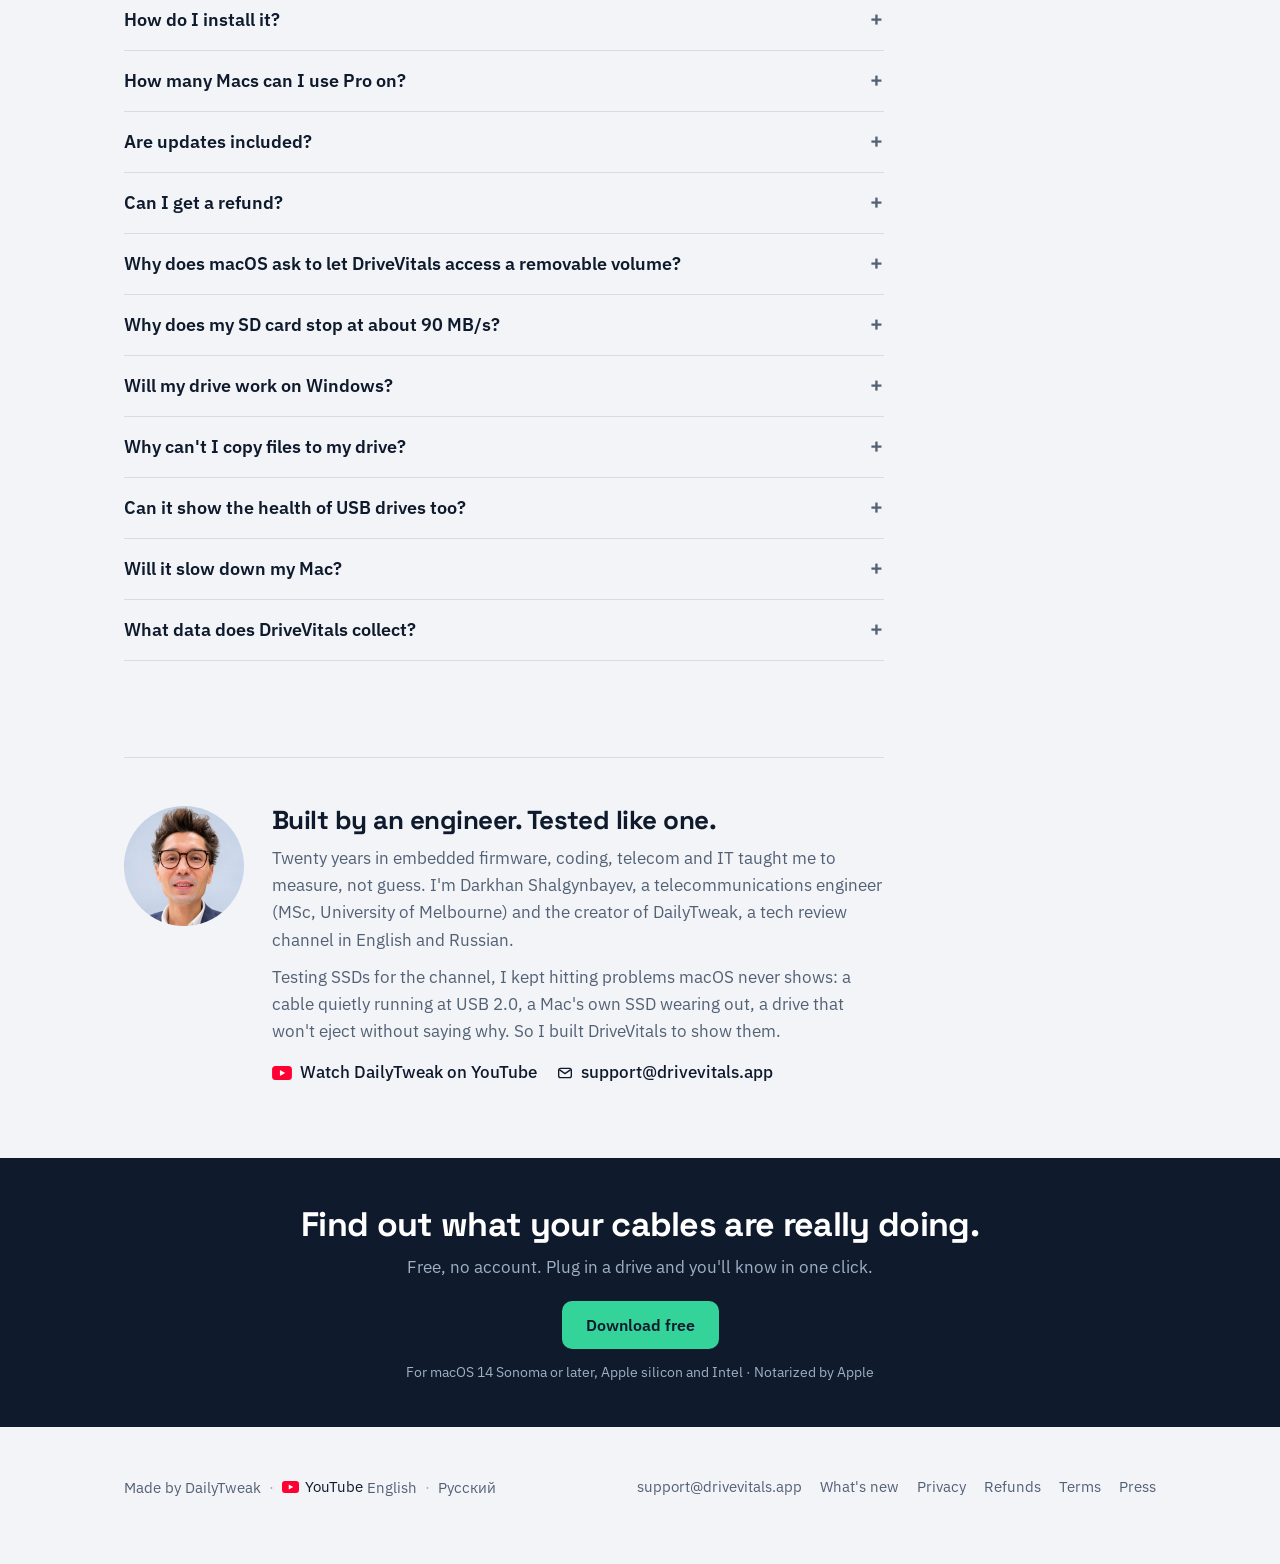
==== commit a0cf457e: "Maker and footer links with icons, no underlines, matching the DailyTweak hub" ====
--- a/index.html
+++ b/index.html
@@ -18,7 +18,7 @@
 <link rel="icon" href="assets/favicon.png?v=2">
 <link rel="apple-touch-icon" href="assets/apple-touch-icon.png?v=2">
 <link rel="preload" href="fonts/space-grotesk-latin-700-normal.woff2" as="font" type="font/woff2" crossorigin>
-<link rel="stylesheet" href="style.css">
+<link rel="stylesheet" href="style.css?v=6">
 <script type="application/ld+json">{"@context": "https://schema.org", "@type": "SoftwareApplication", "name": "DriveVitals", "applicationCategory": "UtilitiesApplication", "operatingSystem": "macOS 14 or later", "url": "https://drivevitals.app/", "downloadUrl": "https://github.com/procuthq/drivevitals/releases/latest/download/DriveVitals.dmg", "image": "https://drivevitals.app/assets/icon.png", "description": "Menu bar app that shows the real speed of every drive, SD card and cable, plus the health of your Mac's internal SSD.", "offers": [{"@type": "Offer", "name": "DriveVitals", "price": "0", "priceCurrency": "USD"}, {"@type": "Offer", "name": "DriveVitals Pro", "price": "7.99", "priceCurrency": "USD"}], "publisher": {"@type": "Organization", "name": "DailyTweak", "url": "https://dailytweak.com/"}}</script>
 </head>
 <body>
@@ -211,7 +211,7 @@
           <h2>Built by an engineer. Tested like one.</h2>
           <p>Twenty years in embedded firmware, coding, telecom and IT taught me to measure, not guess. I'm Darkhan Shalgynbayev, a telecommunications engineer (MSc, University of Melbourne) and the creator of DailyTweak, a tech review channel in English and Russian.</p>
           <p>Testing SSDs for the channel, I kept hitting problems macOS never shows: a cable quietly running at USB 2.0, a Mac's own SSD wearing out, a drive that won't eject without saying why. So I built DriveVitals to show them.</p>
-          <p class="links"><a href="https://www.youtube.com/@DailyTweak">Watch DailyTweak on YouTube</a><a href="mailto:support@drivevitals.app">support@drivevitals.app</a></p>
+          <p class="links"><a href="https://www.youtube.com/@DailyTweak" data-goatcounter-click="maker-youtube" data-goatcounter-title="Watch DailyTweak on YouTube"><svg width="20" height="14" viewBox="0 0 34 24" aria-hidden="true"><rect width="34" height="24" rx="6" fill="#FF0033"/><path d="M13.5 7v10l9-5z" fill="#fff"/></svg>Watch DailyTweak on YouTube</a><a href="mailto:support@drivevitals.app" data-goatcounter-click="maker-email" data-goatcounter-title="Email support"><svg width="16" height="16" viewBox="0 0 24 24" aria-hidden="true"><rect x="2.5" y="5" width="19" height="14" rx="3" fill="none" stroke="currentColor" stroke-width="2"/><path d="M3.5 7l8.5 6 8.5-6" fill="none" stroke="currentColor" stroke-width="2" stroke-linejoin="round"/></svg>support@drivevitals.app</a></p>
         </div>
       </div>
     </div>
@@ -231,7 +231,7 @@
 
 <footer class="site-footer">
   <div class="wrap">
-    <p>Made by <a href="https://dailytweak.com">DailyTweak</a>. Watch on YouTube in <a href="https://www.youtube.com/@DailyTweak">English</a> or <a href="https://www.youtube.com/@DailyTweakRus">Russian</a>.</p>
+    <p>Made by <a href="https://dailytweak.com">DailyTweak</a><span class="sep">·</span><span class="yt"><svg width="17" height="12" viewBox="0 0 34 24" aria-hidden="true"><rect width="34" height="24" rx="6" fill="#FF0033"/><path d="M13.5 7v10l9-5z" fill="#fff"/></svg>YouTube</span> <a href="https://www.youtube.com/@DailyTweak">English</a><span class="sep">·</span><a href="https://www.youtube.com/@DailyTweakRus" lang="ru">Русский</a></p>
     <nav>
       <a href="mailto:support@drivevitals.app">support@drivevitals.app</a>
       <a href="changelog.html">What's new</a>
@@ -245,5 +245,7 @@
 
 <!-- Privacy-friendly visit counts: no cookies, no personal data -->
 <script data-goatcounter="https://drivevitals.goatcounter.com/count" async src="//gc.zgo.at/count.js"></script>
+<script src="assets/send-to-mac.js?v=2" defer></script>
+<script src="assets/download.js?v=3" defer></script>
 </body>
 </html>
--- a/style.css
+++ b/style.css
@@ -206,3 +206,38 @@
 .closing .fine { font-size: 14px; margin-top: 12px; }
 .btn-light { background: var(--pulse); color: var(--navy); }
 .btn-light:hover { background: #6EE7B7; color: var(--navy); }
+
+/* Buttons respond to a press, like iOS */
+.btn { transition: transform .12s ease, background-color .15s ease; }
+.btn:active { transform: scale(.97); }
+
+/* Download: short "Downloading" state, then the three install steps */
+.btn .dl-ring { width: 16px; height: 16px; border-radius: 50%; border: 2px solid currentColor; border-right-color: transparent; animation: dl-spin .8s linear infinite; }
+@keyframes dl-spin { to { transform: rotate(360deg); } }
+.btn.is-done { pointer-events: none; }
+.install-steps { margin-top: 18px; padding: 18px 20px; border-radius: 14px; background: var(--surface); color: var(--ink);
+  border: 1px solid var(--line); box-shadow: 0 8px 24px rgba(15,27,45,.08); max-width: 30em; text-align: left; }
+.install-steps strong { display: block; font: 700 16px var(--display); margin-bottom: 8px; }
+.install-steps ol { margin: 0; padding-left: 22px; color: var(--muted); }
+.install-steps li { margin-top: 6px; }
+.install-steps b { color: var(--ink); }
+.closing .install-steps { margin-left: auto; margin-right: auto; }
+@media (prefers-reduced-motion: no-preference) {
+  .install-steps { animation: steps-in .45s cubic-bezier(.2,.7,.2,1) both; }
+}
+@keyframes steps-in { from { opacity: 0; transform: translateY(-6px); } to { opacity: 1; transform: none; } }
+@media (prefers-reduced-motion: reduce) { .btn { transition: none; } .btn:active { transform: none; } .btn .dl-ring { animation: none; } }
+
+/* quiet buttons keep ink colour, also after being clicked */
+.btn.btn-quiet, .btn.btn-quiet:visited, .btn.btn-quiet:hover { color: var(--ink); }
+
+/* Maker links: icon + label, like the DailyTweak hub footer, no underline */
+.maker-card .links a { display: inline-flex; align-items: center; gap: 8px; text-decoration: none; color: var(--ink); font-weight: 500; }
+.maker-card .links a svg { flex: none; }
+.maker-card .links a:hover { color: var(--blue); }
+
+/* Footer links: no underline, like Apple's footer and the DailyTweak hub; underline only on hover */
+.site-footer a { text-decoration: none; }
+.site-footer a:hover { color: var(--ink); text-decoration: underline; }
+.site-footer .sep { margin: 0 8px; opacity: .5; }
+.site-footer .yt { display: inline-flex; align-items: center; gap: 6px; color: var(--ink); }
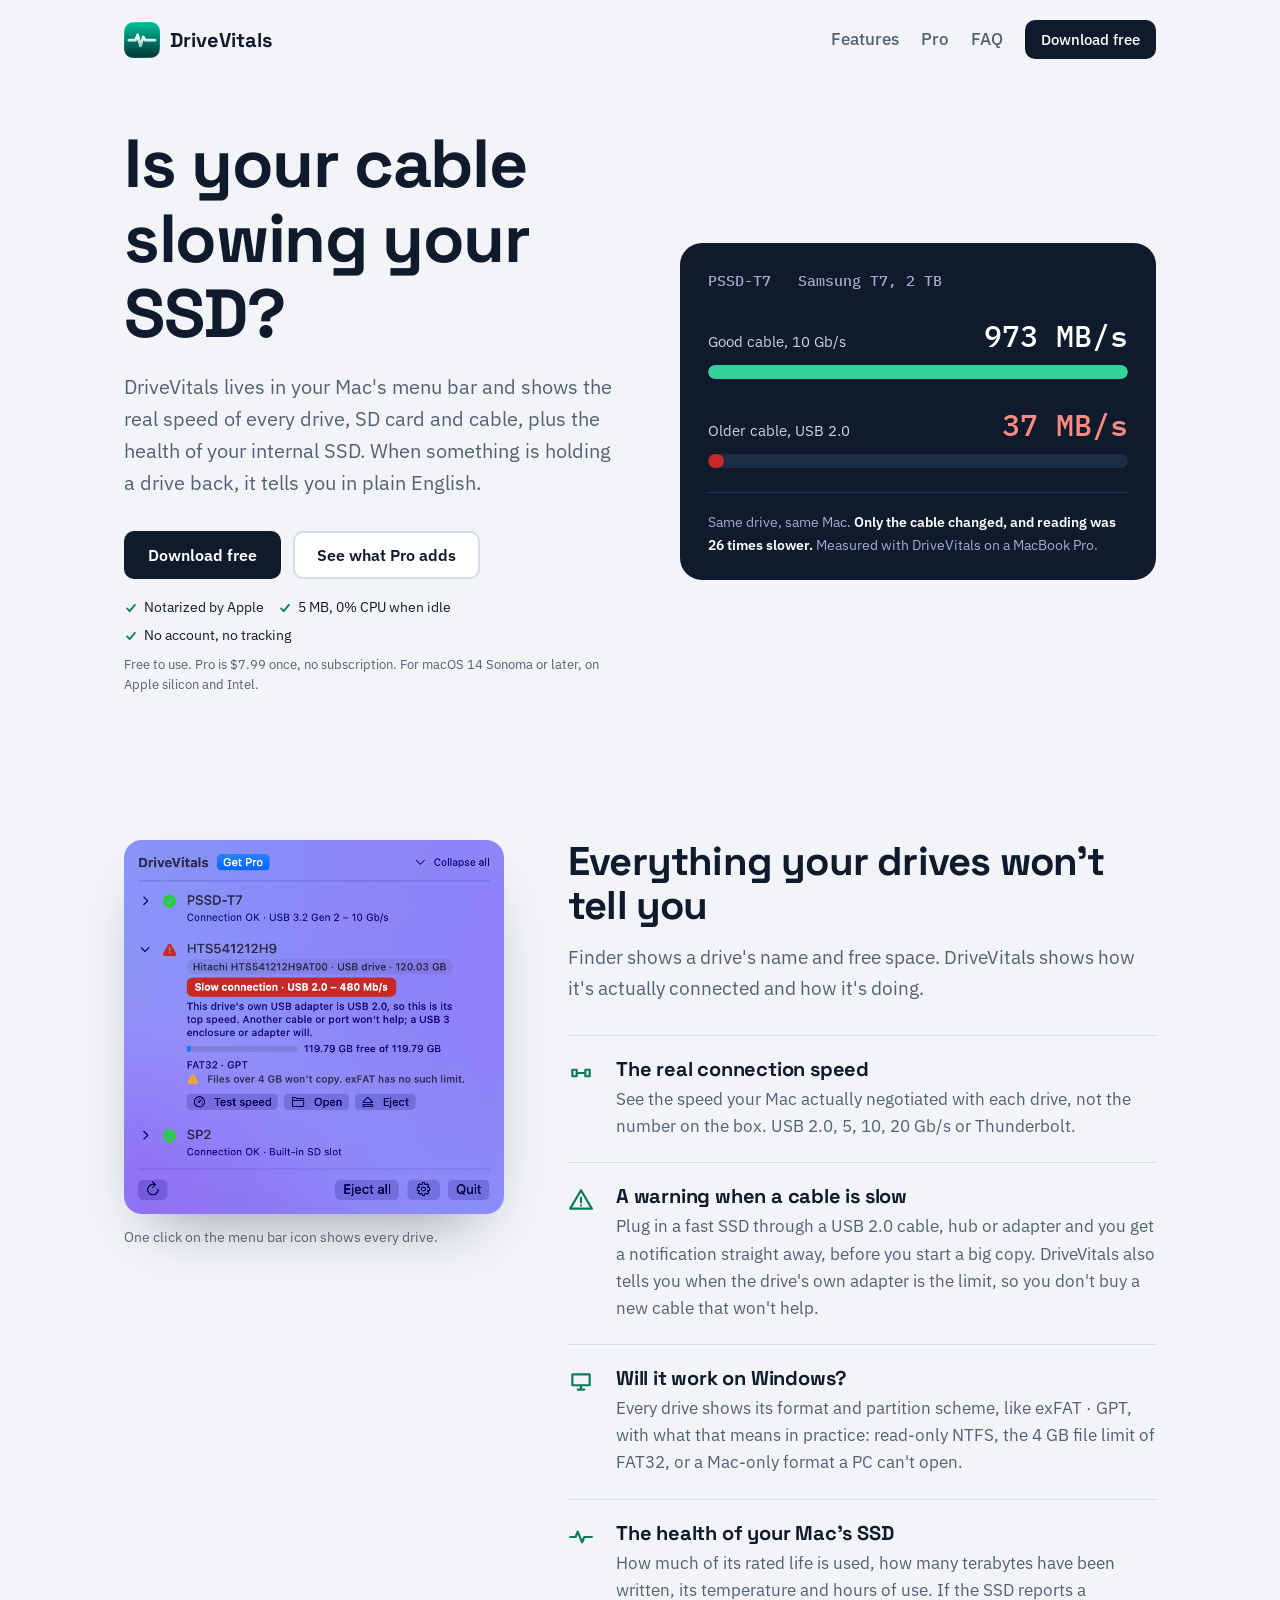
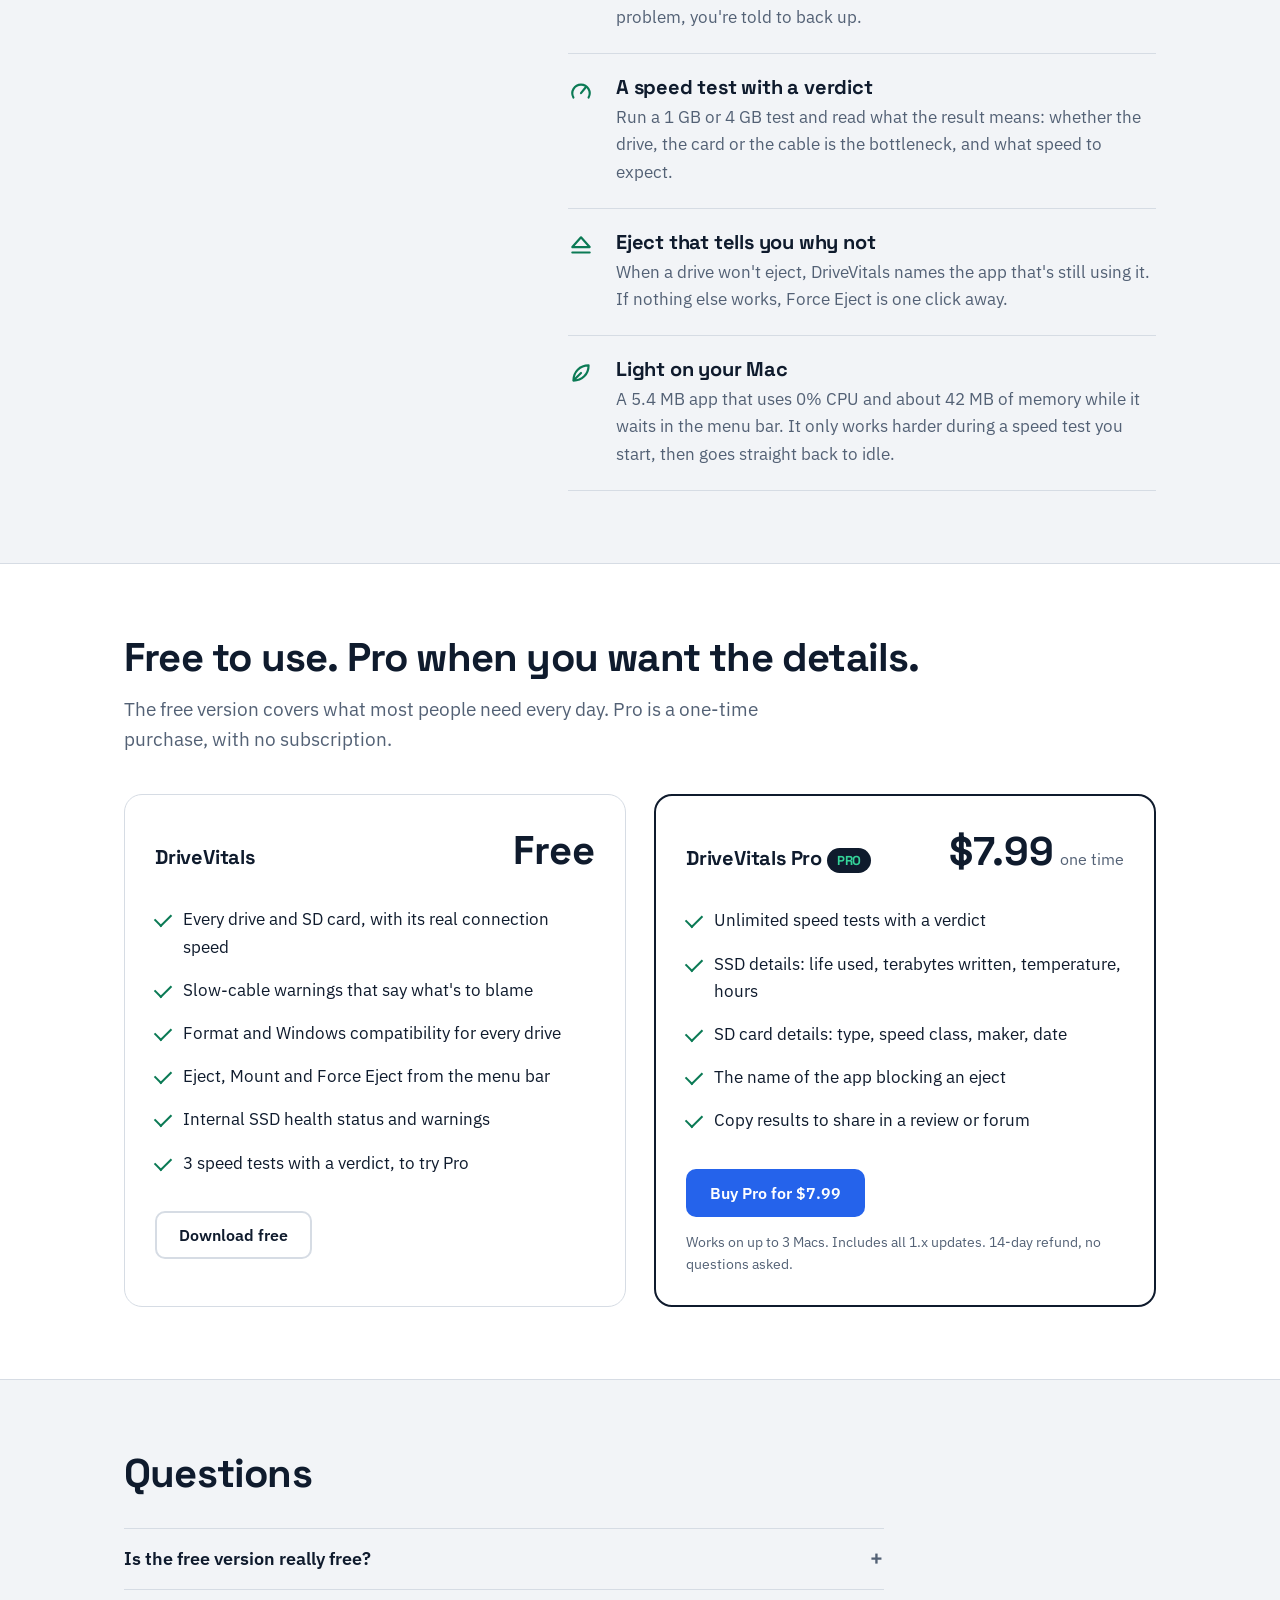
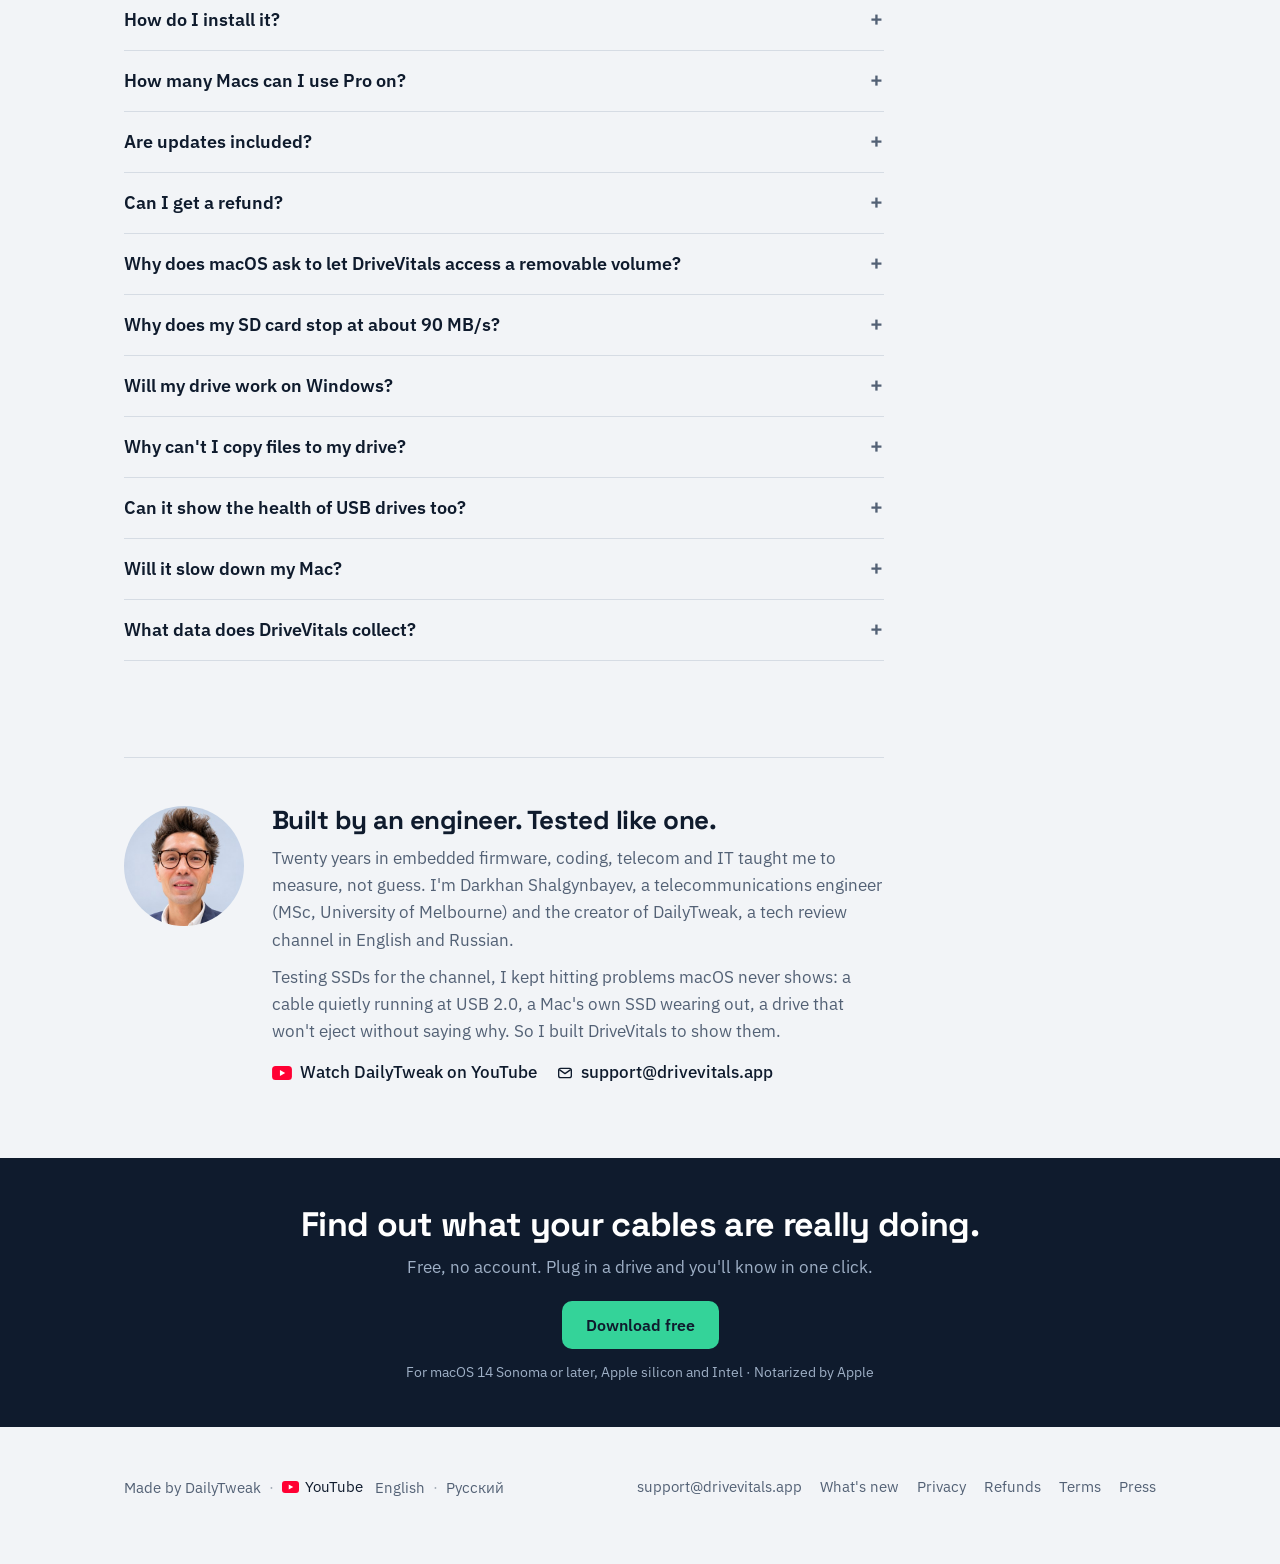
==== commit 0d406371: "Footer: space after YouTube, like the hub" ====
--- a/index.html
+++ b/index.html
@@ -18,7 +18,7 @@
 <link rel="icon" href="assets/favicon.png?v=2">
 <link rel="apple-touch-icon" href="assets/apple-touch-icon.png?v=2">
 <link rel="preload" href="fonts/space-grotesk-latin-700-normal.woff2" as="font" type="font/woff2" crossorigin>
-<link rel="stylesheet" href="style.css?v=6">
+<link rel="stylesheet" href="style.css?v=7">
 <script type="application/ld+json">{"@context": "https://schema.org", "@type": "SoftwareApplication", "name": "DriveVitals", "applicationCategory": "UtilitiesApplication", "operatingSystem": "macOS 14 or later", "url": "https://drivevitals.app/", "downloadUrl": "https://github.com/procuthq/drivevitals/releases/latest/download/DriveVitals.dmg", "image": "https://drivevitals.app/assets/icon.png", "description": "Menu bar app that shows the real speed of every drive, SD card and cable, plus the health of your Mac's internal SSD.", "offers": [{"@type": "Offer", "name": "DriveVitals", "price": "0", "priceCurrency": "USD"}, {"@type": "Offer", "name": "DriveVitals Pro", "price": "7.99", "priceCurrency": "USD"}], "publisher": {"@type": "Organization", "name": "DailyTweak", "url": "https://dailytweak.com/"}}</script>
 </head>
 <body>
--- a/style.css
+++ b/style.css
@@ -240,4 +240,4 @@
 .site-footer a { text-decoration: none; }
 .site-footer a:hover { color: var(--ink); text-decoration: underline; }
 .site-footer .sep { margin: 0 8px; opacity: .5; }
-.site-footer .yt { display: inline-flex; align-items: center; gap: 6px; color: var(--ink); }
+.site-footer .yt { display: inline-flex; align-items: center; gap: 6px; margin-right: 8px; color: var(--ink); }
